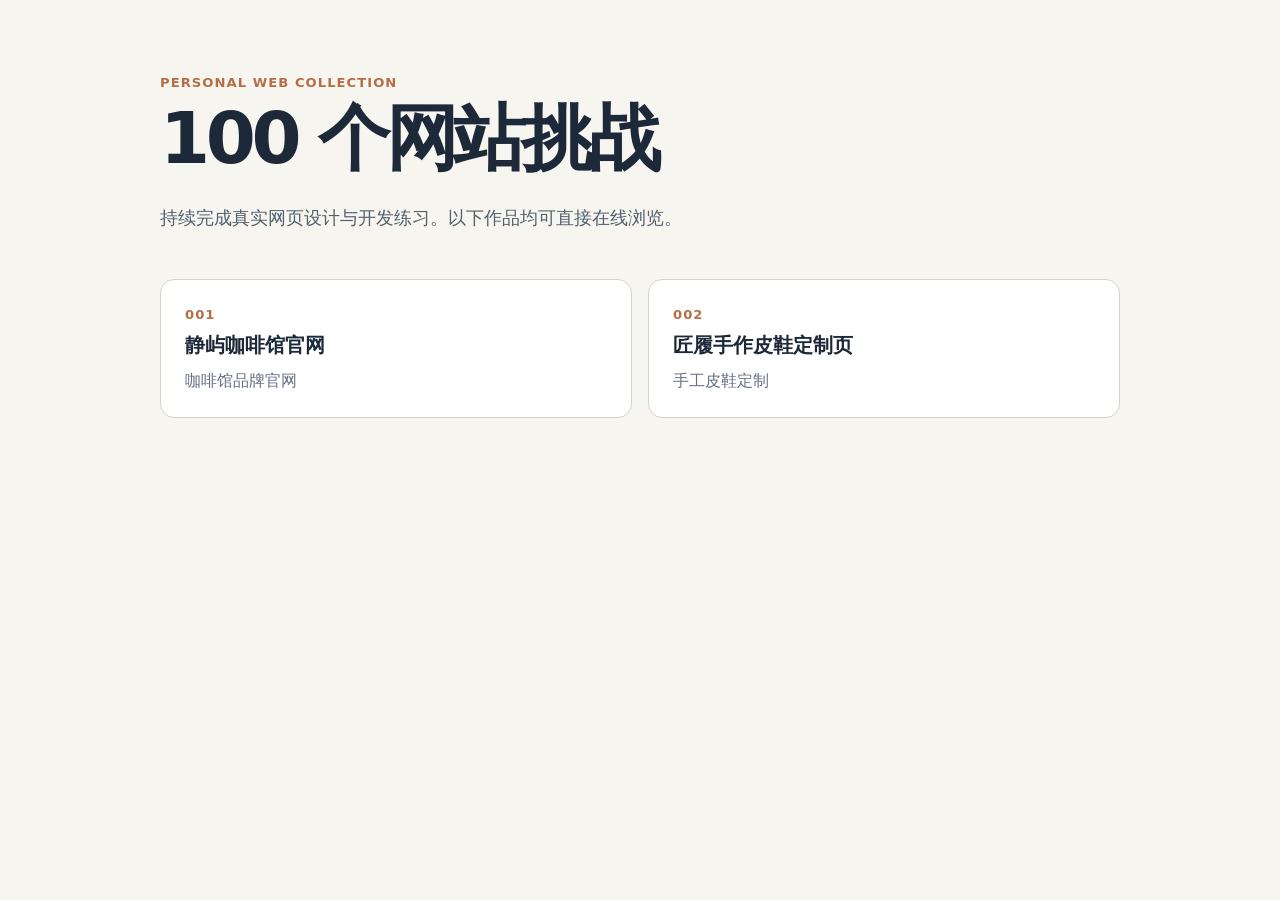
==== index.html @ a0ff559c "Keep completed sites public" ====
<!doctype html>
<html lang="zh-CN">
  <head>
    <meta charset="UTF-8" />
    <meta name="viewport" content="width=device-width, initial-scale=1.0" />
    <title>100 个网站挑战</title>
    <style>
      :root { color-scheme: light; font-family: "PingFang SC", "Microsoft YaHei", system-ui, sans-serif; }
      body { margin: 0; min-height: 100vh; background: #f7f5f0; color: #1d2939; }
      main { max-width: 960px; margin: 0 auto; padding: 72px 24px; }
      h1 { font-size: clamp(2.2rem, 7vw, 4.5rem); letter-spacing: -.06em; margin: 0 0 16px; }
      .intro { max-width: 600px; color: #52606d; font-size: 1.1rem; line-height: 1.8; }
      .grid { display: grid; grid-template-columns: repeat(auto-fit, minmax(210px, 1fr)); gap: 16px; margin-top: 44px; }
      a { display: block; border: 1px solid #d8d2c6; background: #fff; border-radius: 14px; padding: 24px; color: inherit; text-decoration: none; transition: transform .18s, box-shadow .18s; }
      a:hover { transform: translateY(-4px); box-shadow: 0 14px 30px #2f24141a; }
      .number { color: #b56e45; font-size: .82rem; font-weight: 700; letter-spacing: .08em; }
      h2 { margin: 9px 0; font-size: 1.25rem; }
      p { margin: 0; color: #667085; line-height: 1.6; }
    </style>
  </head>
  <body>
    <main>
      <span class="number">PERSONAL WEB COLLECTION</span>
      <h1>100 个网站挑战</h1>
      <p class="intro">持续完成真实网页设计与开发练习。以下作品均可直接在线浏览。</p>
      <section class="grid" aria-label="网站作品">
        <a href="./001-jingyu-coffee/"><span class="number">001</span><h2>静屿咖啡馆官网</h2><p>咖啡馆品牌官网</p></a>
        <a href="./002-jianglu-shoes/"><span class="number">002</span><h2>匠履手作皮鞋定制页</h2><p>手工皮鞋定制</p></a>
      </section>
    </main>
  </body>
</html>
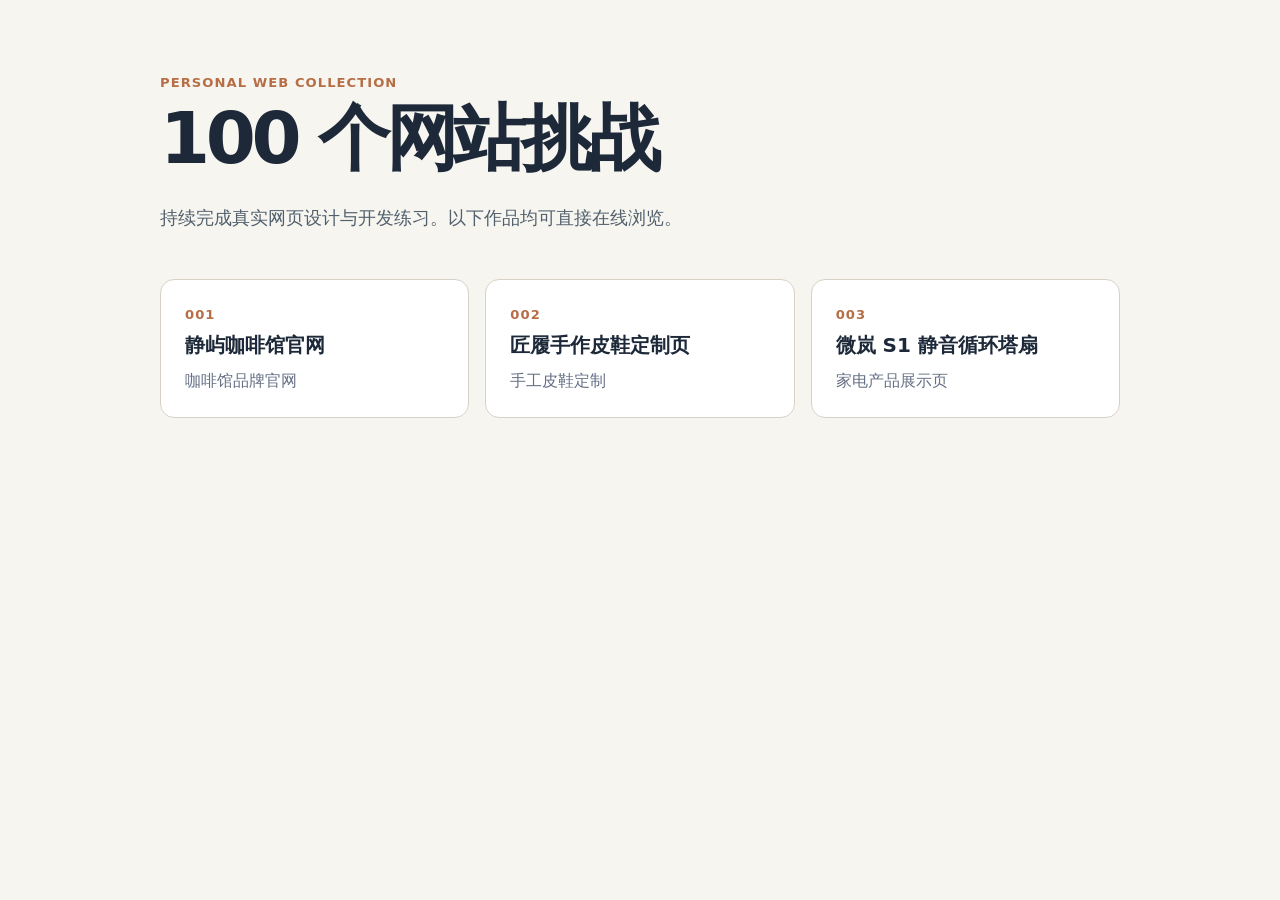
==== commit 8c560d23: "Publish Weilan S1 product site" ====
--- a/index.html
+++ b/index.html
@@ -26,6 +26,7 @@
       <section class="grid" aria-label="网站作品">
         <a href="./001-jingyu-coffee/"><span class="number">001</span><h2>静屿咖啡馆官网</h2><p>咖啡馆品牌官网</p></a>
         <a href="./002-jianglu-shoes/"><span class="number">002</span><h2>匠履手作皮鞋定制页</h2><p>手工皮鞋定制</p></a>
+        <a href="./003-weilan-fan/"><span class="number">003</span><h2>微岚 S1 静音循环塔扇</h2><p>家电产品展示页</p></a>
       </section>
     </main>
   </body>
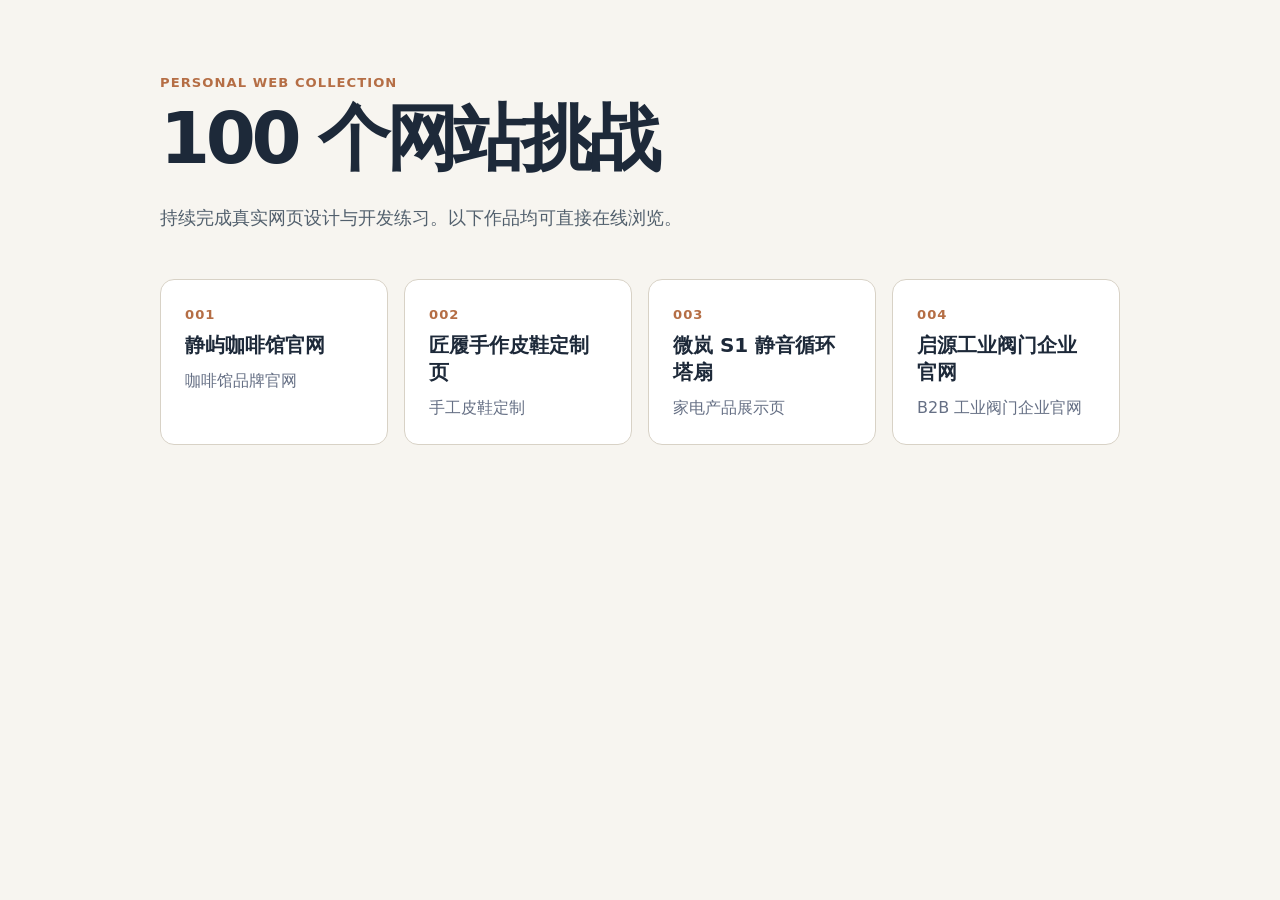
==== commit 2fd16475: "Publish Training004 Qiyuan valve site" ====
--- a/index.html
+++ b/index.html
@@ -27,6 +27,7 @@
         <a href="./001-jingyu-coffee/"><span class="number">001</span><h2>静屿咖啡馆官网</h2><p>咖啡馆品牌官网</p></a>
         <a href="./002-jianglu-shoes/"><span class="number">002</span><h2>匠履手作皮鞋定制页</h2><p>手工皮鞋定制</p></a>
         <a href="./003-weilan-fan/"><span class="number">003</span><h2>微岚 S1 静音循环塔扇</h2><p>家电产品展示页</p></a>
+        <a href="./004-qiyuan-valve/"><span class="number">004</span><h2>启源工业阀门企业官网</h2><p>B2B 工业阀门企业官网</p></a>
       </section>
     </main>
   </body>
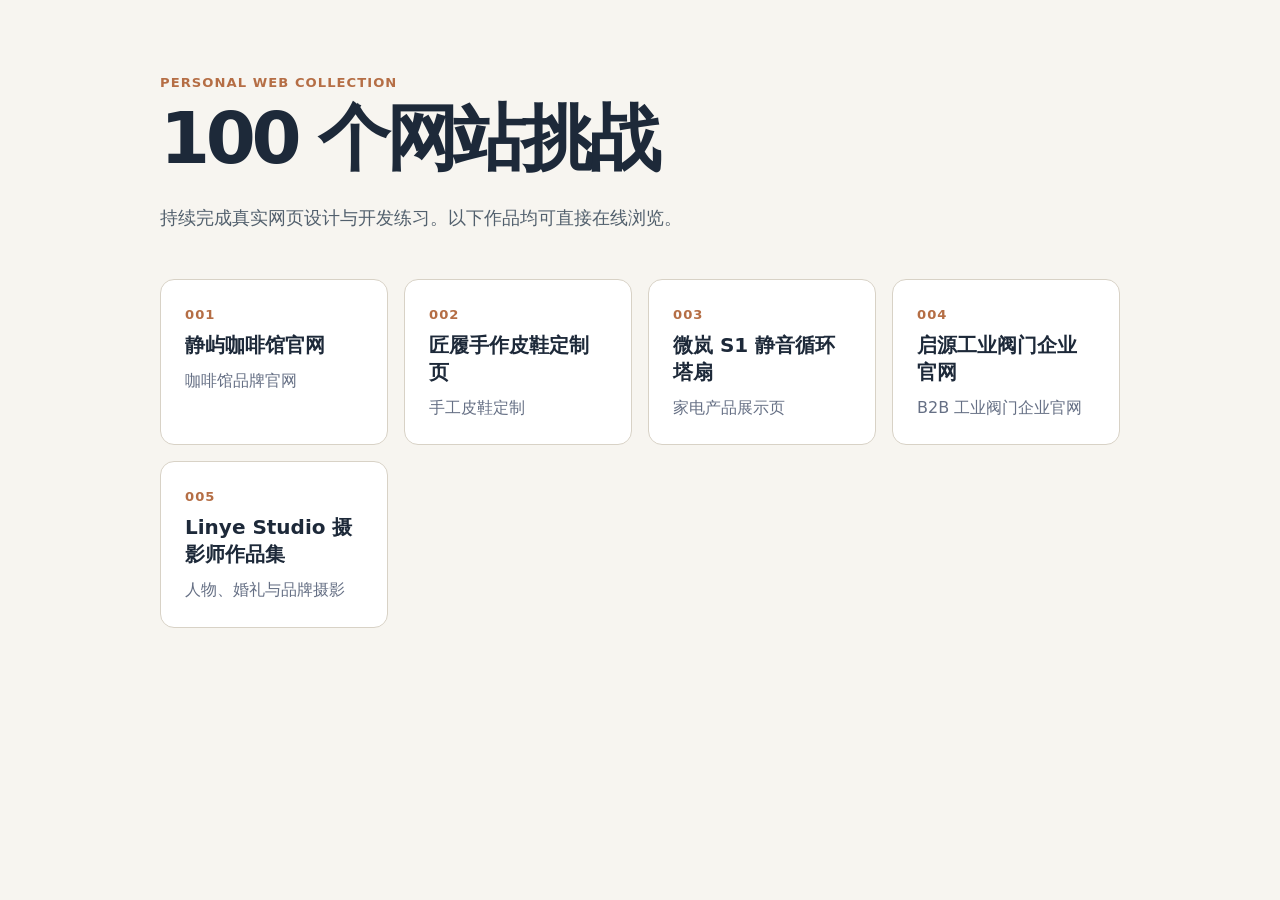
==== commit b5be2bf7: "Publish Training005 photographer portfolio" ====
--- a/index.html
+++ b/index.html
@@ -28,6 +28,7 @@
         <a href="./002-jianglu-shoes/"><span class="number">002</span><h2>匠履手作皮鞋定制页</h2><p>手工皮鞋定制</p></a>
         <a href="./003-weilan-fan/"><span class="number">003</span><h2>微岚 S1 静音循环塔扇</h2><p>家电产品展示页</p></a>
         <a href="./004-qiyuan-valve/"><span class="number">004</span><h2>启源工业阀门企业官网</h2><p>B2B 工业阀门企业官网</p></a>
+        <a href="./005-linye-studio/"><span class="number">005</span><h2>Linye Studio 摄影师作品集</h2><p>人物、婚礼与品牌摄影</p></a>
       </section>
     </main>
   </body>
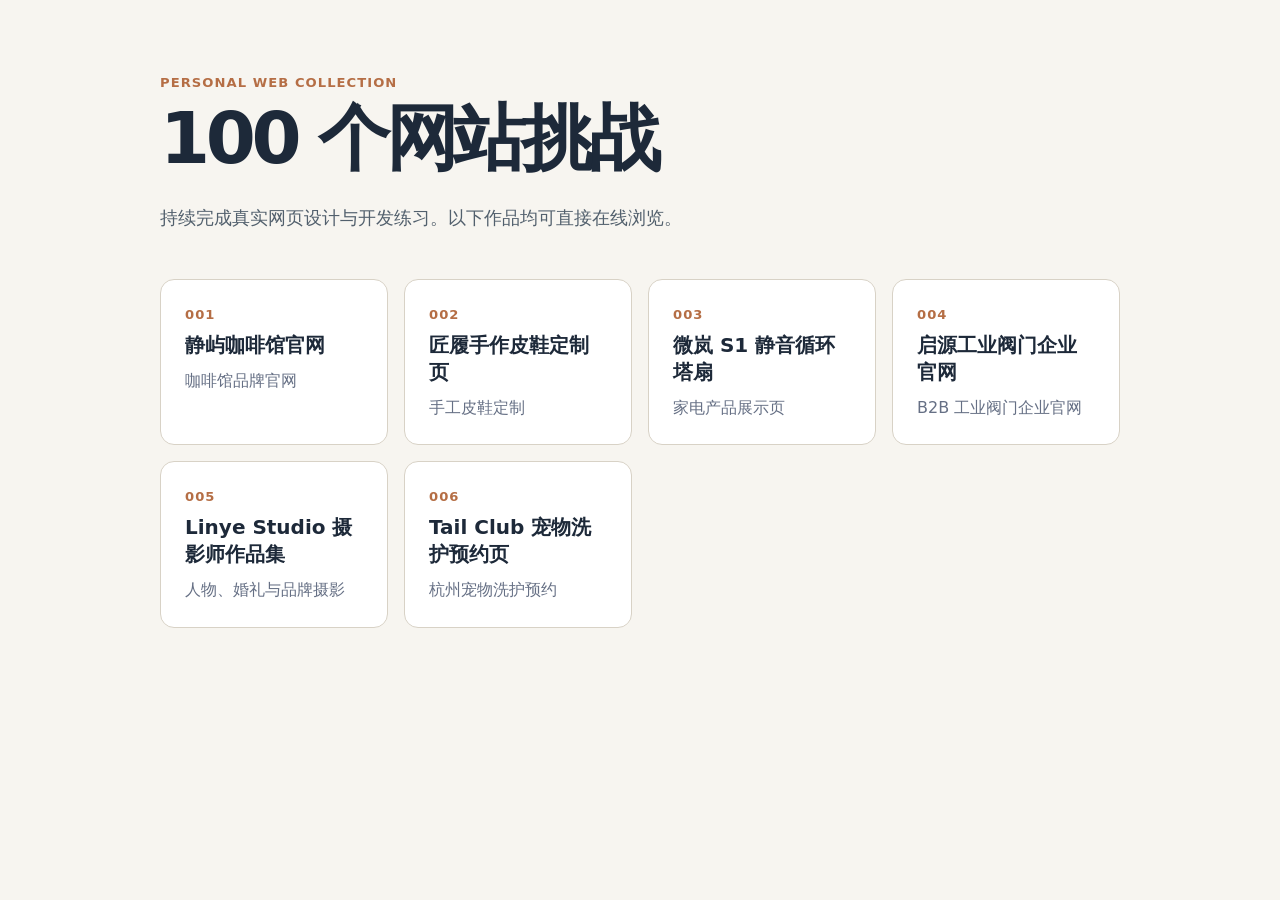
==== commit aa255d8c: "Publish Training006 Tail Club" ====
--- a/index.html
+++ b/index.html
@@ -29,6 +29,7 @@
         <a href="./003-weilan-fan/"><span class="number">003</span><h2>微岚 S1 静音循环塔扇</h2><p>家电产品展示页</p></a>
         <a href="./004-qiyuan-valve/"><span class="number">004</span><h2>启源工业阀门企业官网</h2><p>B2B 工业阀门企业官网</p></a>
         <a href="./005-linye-studio/"><span class="number">005</span><h2>Linye Studio 摄影师作品集</h2><p>人物、婚礼与品牌摄影</p></a>
+        <a href="./006-tail-club/"><span class="number">006</span><h2>Tail Club 宠物洗护预约页</h2><p>杭州宠物洗护预约</p></a>
       </section>
     </main>
   </body>
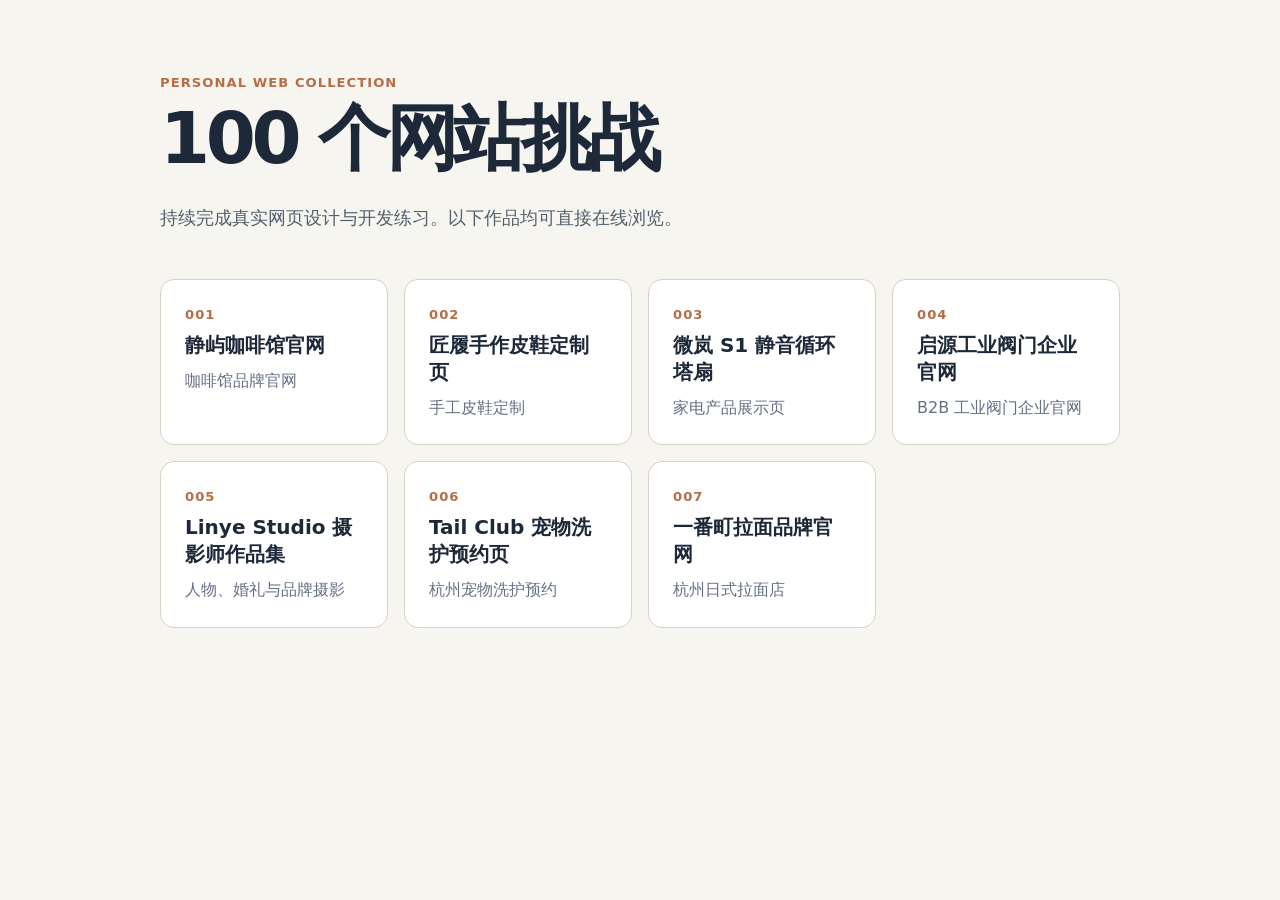
==== commit 829a2c1e: "Publish Training007 Ichibancho ramen site" ====
--- a/index.html
+++ b/index.html
@@ -30,6 +30,7 @@
         <a href="./004-qiyuan-valve/"><span class="number">004</span><h2>启源工业阀门企业官网</h2><p>B2B 工业阀门企业官网</p></a>
         <a href="./005-linye-studio/"><span class="number">005</span><h2>Linye Studio 摄影师作品集</h2><p>人物、婚礼与品牌摄影</p></a>
         <a href="./006-tail-club/"><span class="number">006</span><h2>Tail Club 宠物洗护预约页</h2><p>杭州宠物洗护预约</p></a>
+        <a href="./007-ichibancho-ramen/"><span class="number">007</span><h2>一番町拉面品牌官网</h2><p>杭州日式拉面店</p></a>
       </section>
     </main>
   </body>
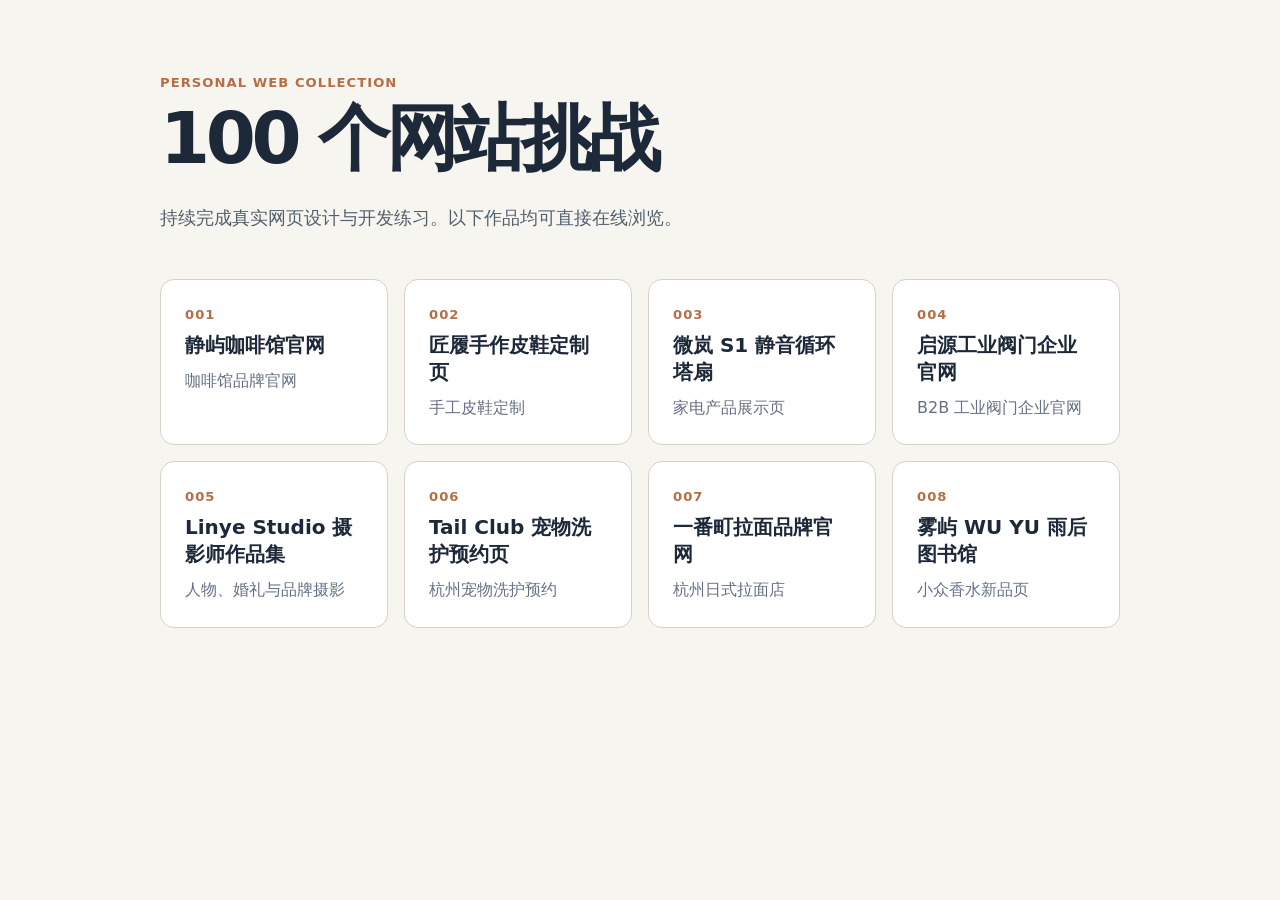
==== commit 915a710a: "Publish Training008 WU YU perfume site" ====
--- a/index.html
+++ b/index.html
@@ -31,6 +31,7 @@
         <a href="./005-linye-studio/"><span class="number">005</span><h2>Linye Studio 摄影师作品集</h2><p>人物、婚礼与品牌摄影</p></a>
         <a href="./006-tail-club/"><span class="number">006</span><h2>Tail Club 宠物洗护预约页</h2><p>杭州宠物洗护预约</p></a>
         <a href="./007-ichibancho-ramen/"><span class="number">007</span><h2>一番町拉面品牌官网</h2><p>杭州日式拉面店</p></a>
+        <a href="./008-wu-yu-perfume/"><span class="number">008</span><h2>雾屿 WU YU 雨后图书馆</h2><p>小众香水新品页</p></a>
       </section>
     </main>
   </body>
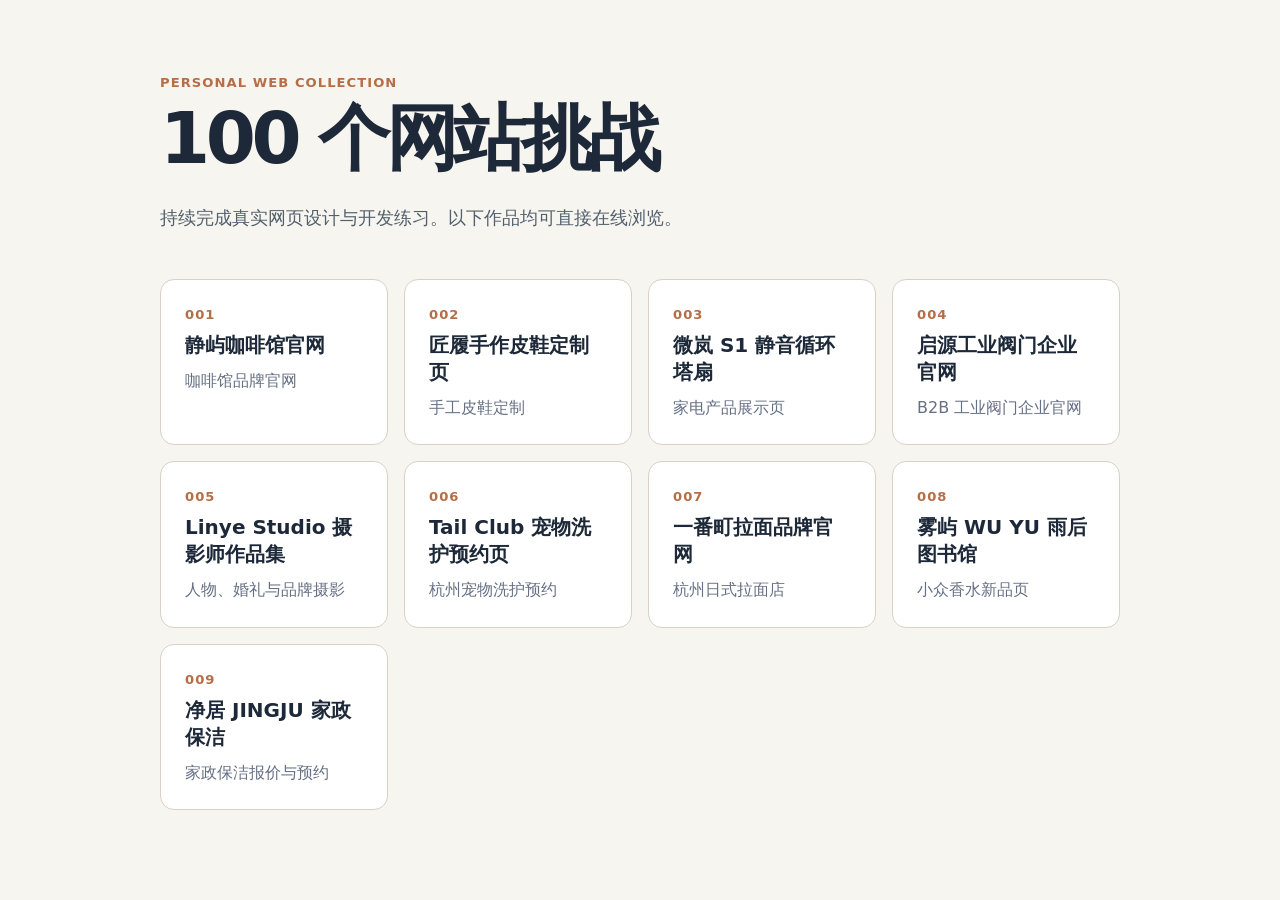
==== commit 2f88268c: "Publish training 009 JINGJU site" ====
--- a/index.html
+++ b/index.html
@@ -32,6 +32,7 @@
         <a href="./006-tail-club/"><span class="number">006</span><h2>Tail Club 宠物洗护预约页</h2><p>杭州宠物洗护预约</p></a>
         <a href="./007-ichibancho-ramen/"><span class="number">007</span><h2>一番町拉面品牌官网</h2><p>杭州日式拉面店</p></a>
         <a href="./008-wu-yu-perfume/"><span class="number">008</span><h2>雾屿 WU YU 雨后图书馆</h2><p>小众香水新品页</p></a>
+        <a href="./009-jingju-from-scratch/"><span class="number">009</span><h2>净居 JINGJU 家政保洁</h2><p>家政保洁报价与预约</p></a>
       </section>
     </main>
   </body>
